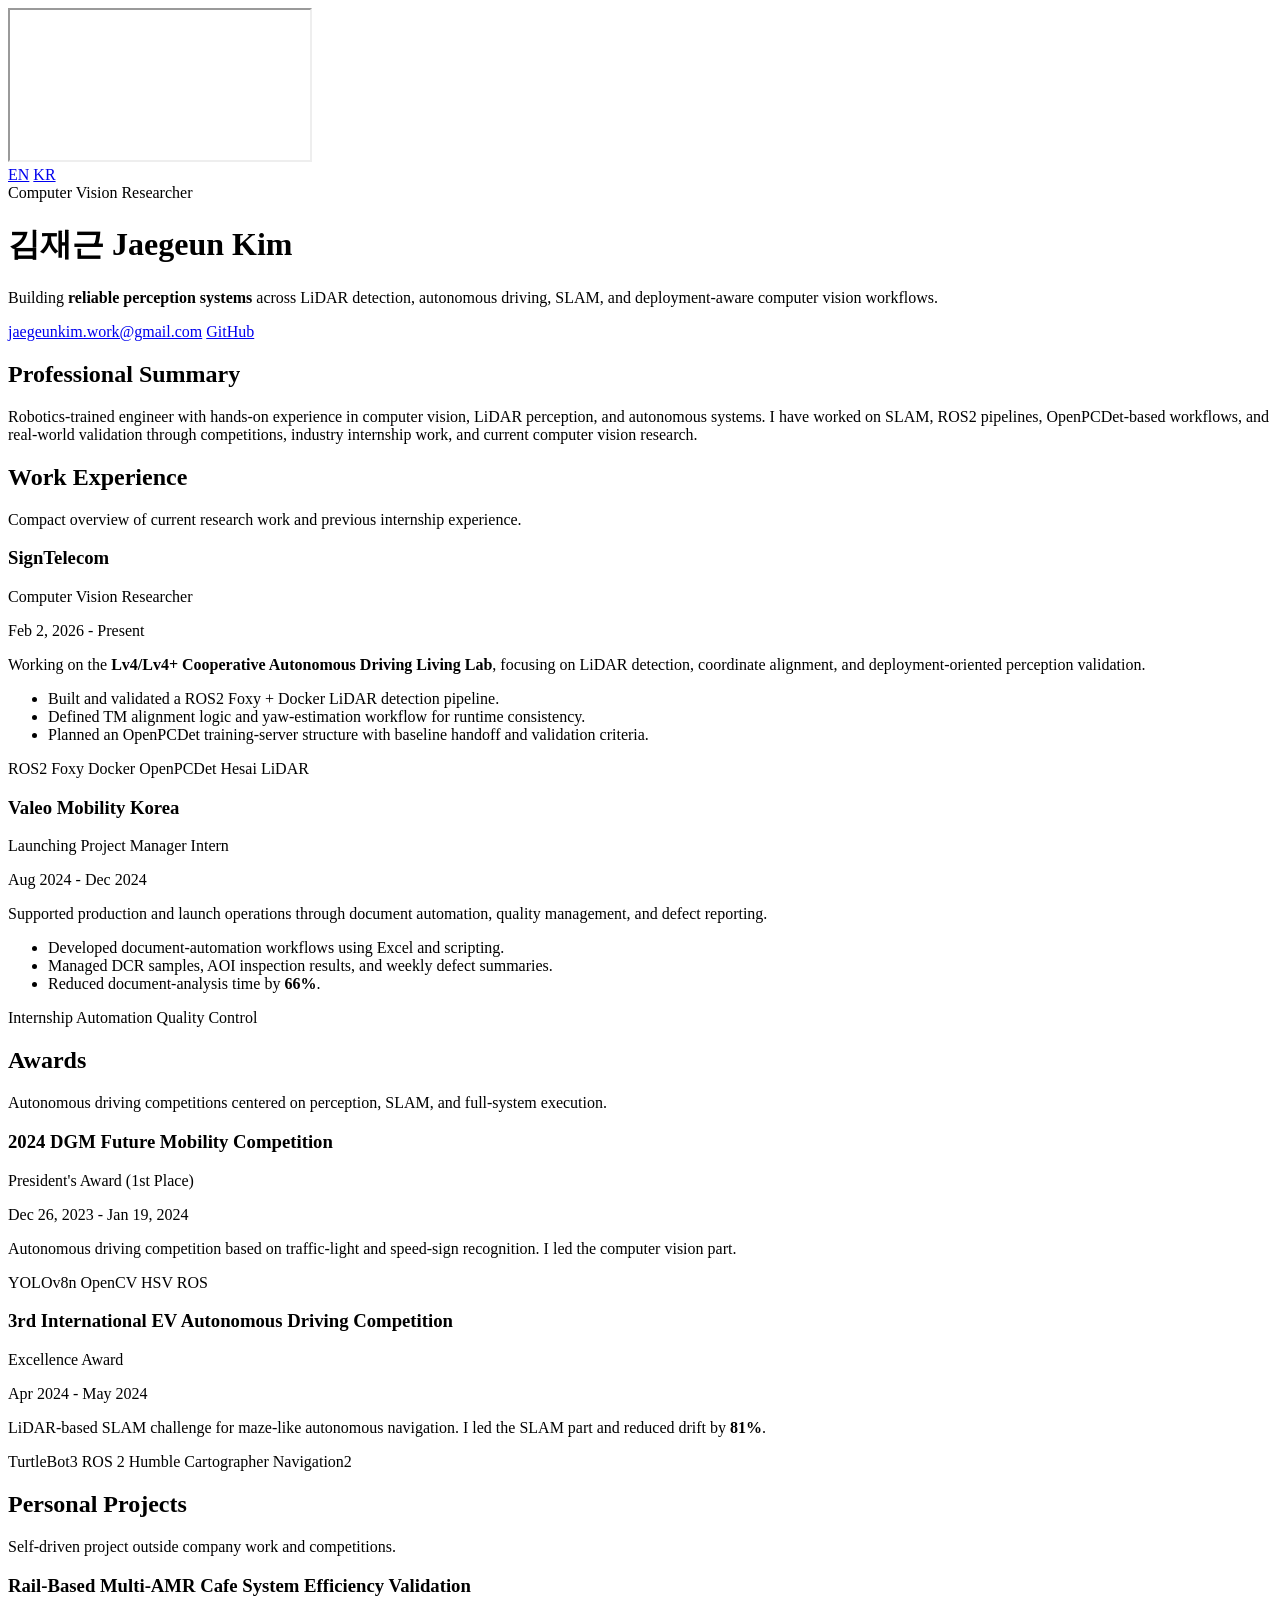
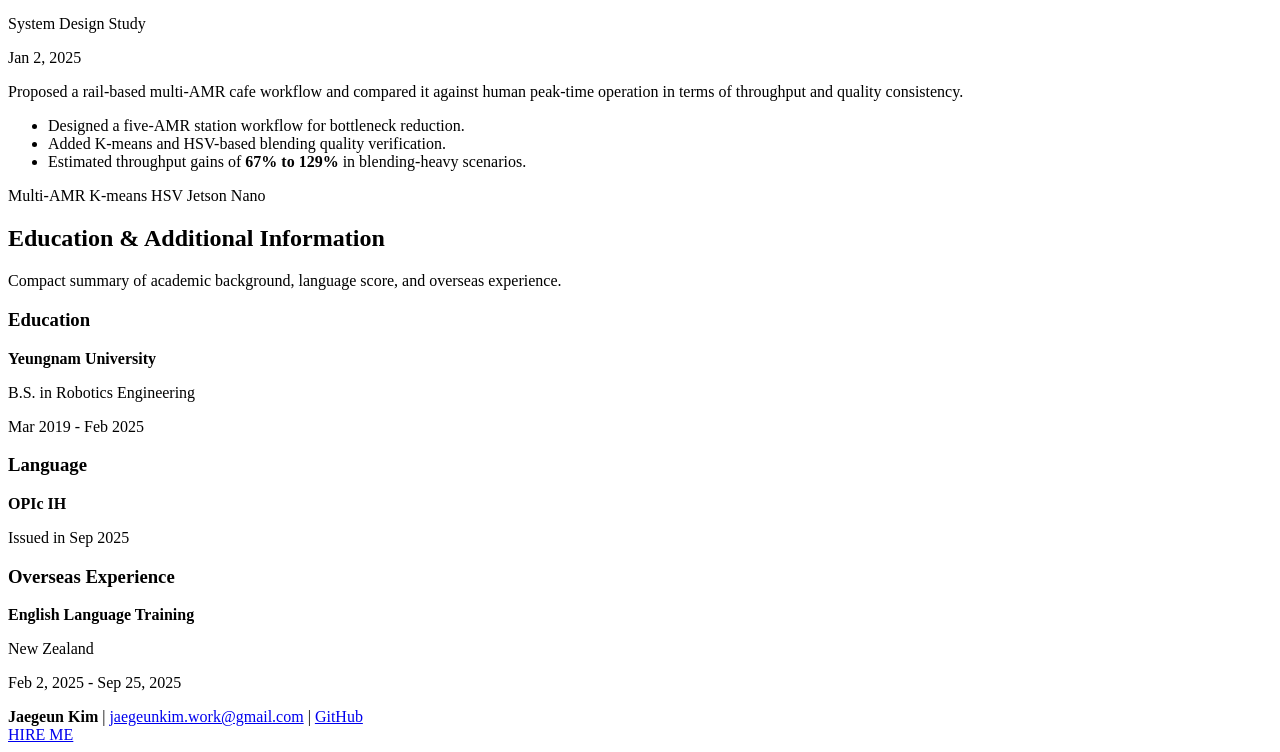
==== index.html @ e56decb9 "Add files via upload" ====
<!DOCTYPE html>
<html lang="en">
  <head>
    <meta charset="UTF-8" />
    <meta name="viewport" content="width=device-width, initial-scale=1.0" />
    <title>Jaegeun Kim | Computer Vision Researcher Portfolio</title>
    <link rel="preconnect" href="https://fonts.googleapis.com" />
    <link rel="preconnect" href="https://fonts.gstatic.com" crossorigin />
    <link
      href="https://fonts.googleapis.com/css2?family=Manrope:wght@400;500;700;800&family=Orbitron:wght@500;700;800&display=swap"
      rel="stylesheet"
    />
    <link rel="stylesheet" href="styles.css" />
  </head>
  <body>
    <div class="scene">
      <iframe
        src="https://my.spline.design/nexbotrobotcharacterconcept-U0ALLyfERyusgo1ehu6q9egn/"
        title="Interactive robot background"
      ></iframe>
    </div>

    <div class="page">
      <nav class="topbar">
        <div class="topbar-links">
          <a class="active" href="index.html">EN</a>
          <a href="index-ko.html">KR</a>
        </div>
      </nav>

      <header class="hero">
        <div class="hero-copy">
          <span class="eyebrow">Computer Vision Researcher</span>
          <h1>김재근 <span class="accent">Jaegeun Kim</span></h1>
          <p>
            Building <strong>reliable perception systems</strong> across LiDAR detection,
            autonomous driving, SLAM, and deployment-aware computer vision workflows.
          </p>
          <div class="hero-actions">
            <a href="mailto:jaegeunkim.work@gmail.com">jaegeunkim.work@gmail.com</a>
            <a class="primary" href="https://github.com/jakebeep00" target="_blank" rel="noreferrer">GitHub</a>
          </div>
        </div>
      </header>

      <section class="glass summary-card">
        <h2>Professional Summary</h2>
        <p>
          Robotics-trained engineer with hands-on experience in computer vision, LiDAR perception, and autonomous systems.
          I have worked on SLAM, ROS2 pipelines, OpenPCDet-based workflows, and real-world validation through competitions,
          industry internship work, and current computer vision research.
        </p>
      </section>

      <section id="experience" class="glass section">
        <div class="section-head">
          <h2>Work Experience</h2>
          <p>Compact overview of current research work and previous internship experience.</p>
        </div>
        <div class="grid-two">
          <article class="item">
            <div class="item-top">
              <div>
                <h3>SignTelecom</h3>
                <p class="sub">Computer Vision Researcher</p>
              </div>
              <span class="date">Feb 2, 2026 - Present</span>
            </div>
            <p>
              Working on the <strong>Lv4/Lv4+ Cooperative Autonomous Driving Living Lab</strong>,
              focusing on LiDAR detection, coordinate alignment, and deployment-oriented perception validation.
            </p>
            <ul class="mini-list">
              <li>Built and validated a ROS2 Foxy + Docker LiDAR detection pipeline.</li>
              <li>Defined TM alignment logic and yaw-estimation workflow for runtime consistency.</li>
              <li>Planned an OpenPCDet training-server structure with baseline handoff and validation criteria.</li>
            </ul>
            <div class="tags">
              <span class="tag">ROS2 Foxy</span>
              <span class="tag">Docker</span>
              <span class="tag">OpenPCDet</span>
              <span class="tag green">Hesai LiDAR</span>
            </div>
          </article>

          <article class="item">
            <div class="item-top">
              <div>
                <h3>Valeo Mobility Korea</h3>
                <p class="sub">Launching Project Manager Intern</p>
              </div>
              <span class="date">Aug 2024 - Dec 2024</span>
            </div>
            <p>
              Supported production and launch operations through document automation, quality management,
              and defect reporting.
            </p>
            <ul class="mini-list">
              <li>Developed document-automation workflows using Excel and scripting.</li>
              <li>Managed DCR samples, AOI inspection results, and weekly defect summaries.</li>
              <li>Reduced document-analysis time by <strong>66%</strong>.</li>
            </ul>
            <div class="tags">
              <span class="tag amber">Internship</span>
              <span class="tag">Automation</span>
              <span class="tag">Quality Control</span>
            </div>
          </article>
        </div>
      </section>

      <section id="awards" class="glass section">
        <div class="section-head">
          <h2>Awards</h2>
          <p>Autonomous driving competitions centered on perception, SLAM, and full-system execution.</p>
        </div>
        <div class="grid-two">
          <article class="item">
            <div class="item-top">
              <div>
                <h3>2024 DGM Future Mobility Competition</h3>
                <p class="sub">President's Award (1st Place)</p>
              </div>
              <span class="date">Dec 26, 2023 - Jan 19, 2024</span>
            </div>
            <p>
              Autonomous driving competition based on traffic-light and speed-sign recognition.
              I led the computer vision part.
            </p>
            <div class="tags">
              <span class="tag pink">YOLOv8n</span>
              <span class="tag">OpenCV</span>
              <span class="tag">HSV</span>
              <span class="tag">ROS</span>
            </div>
          </article>

          <article class="item">
            <div class="item-top">
              <div>
                <h3>3rd International EV Autonomous Driving Competition</h3>
                <p class="sub">Excellence Award</p>
              </div>
              <span class="date">Apr 2024 - May 2024</span>
            </div>
            <p>
              LiDAR-based SLAM challenge for maze-like autonomous navigation.
              I led the SLAM part and reduced drift by <strong>81%</strong>.
            </p>
            <div class="tags">
              <span class="tag">TurtleBot3</span>
              <span class="tag">ROS 2 Humble</span>
              <span class="tag">Cartographer</span>
              <span class="tag amber">Navigation2</span>
            </div>
          </article>
        </div>
      </section>

      <section id="projects" class="glass section">
        <div class="section-head">
          <h2>Personal Projects</h2>
          <p>Self-driven project outside company work and competitions.</p>
        </div>
        <div class="grid-two">
          <article class="item full-span">
            <div class="item-top">
              <div>
                <h3>Rail-Based Multi-AMR Cafe System Efficiency Validation</h3>
                <p class="sub">System Design Study</p>
              </div>
              <span class="date">Jan 2, 2025</span>
            </div>
            <p>
              Proposed a rail-based multi-AMR cafe workflow and compared it against human peak-time operation
              in terms of throughput and quality consistency.
            </p>
            <ul class="mini-list">
              <li>Designed a five-AMR station workflow for bottleneck reduction.</li>
              <li>Added K-means and HSV-based blending quality verification.</li>
              <li>Estimated throughput gains of <strong>67% to 129%</strong> in blending-heavy scenarios.</li>
            </ul>
            <div class="tags">
              <span class="tag green">Multi-AMR</span>
              <span class="tag">K-means</span>
              <span class="tag">HSV</span>
              <span class="tag">Jetson Nano</span>
            </div>
          </article>
        </div>
      </section>

      <section id="education" class="glass section">
        <div class="section-head">
          <h2>Education & Additional Information</h2>
          <p>Compact summary of academic background, language score, and overseas experience.</p>
        </div>
        <div class="grid-three">
          <article class="item info-item">
            <h3>Education</h3>
            <p><strong>Yeungnam University</strong></p>
            <p>B.S. in Robotics Engineering</p>
            <p>Mar 2019 - Feb 2025</p>
          </article>

          <article class="item info-item">
            <h3>Language</h3>
            <p><strong>OPIc IH</strong></p>
            <p>Issued in Sep 2025</p>
          </article>

          <article class="item info-item">
            <h3>Overseas Experience</h3>
            <p><strong>English Language Training</strong></p>
            <p>New Zealand</p>
            <p>Feb 2, 2025 - Sep 25, 2025</p>
          </article>
        </div>
      </section>

      <footer>
        <strong>Jaegeun Kim</strong> |
        <a href="mailto:jaegeunkim.work@gmail.com">jaegeunkim.work@gmail.com</a> |
        <a href="https://github.com/jakebeep00" target="_blank" rel="noreferrer">GitHub</a>
      </footer>
    </div>

    <a class="floating-mail" href="mailto:jaegeunkim.work@gmail.com">HIRE ME</a>
  </body>
</html>
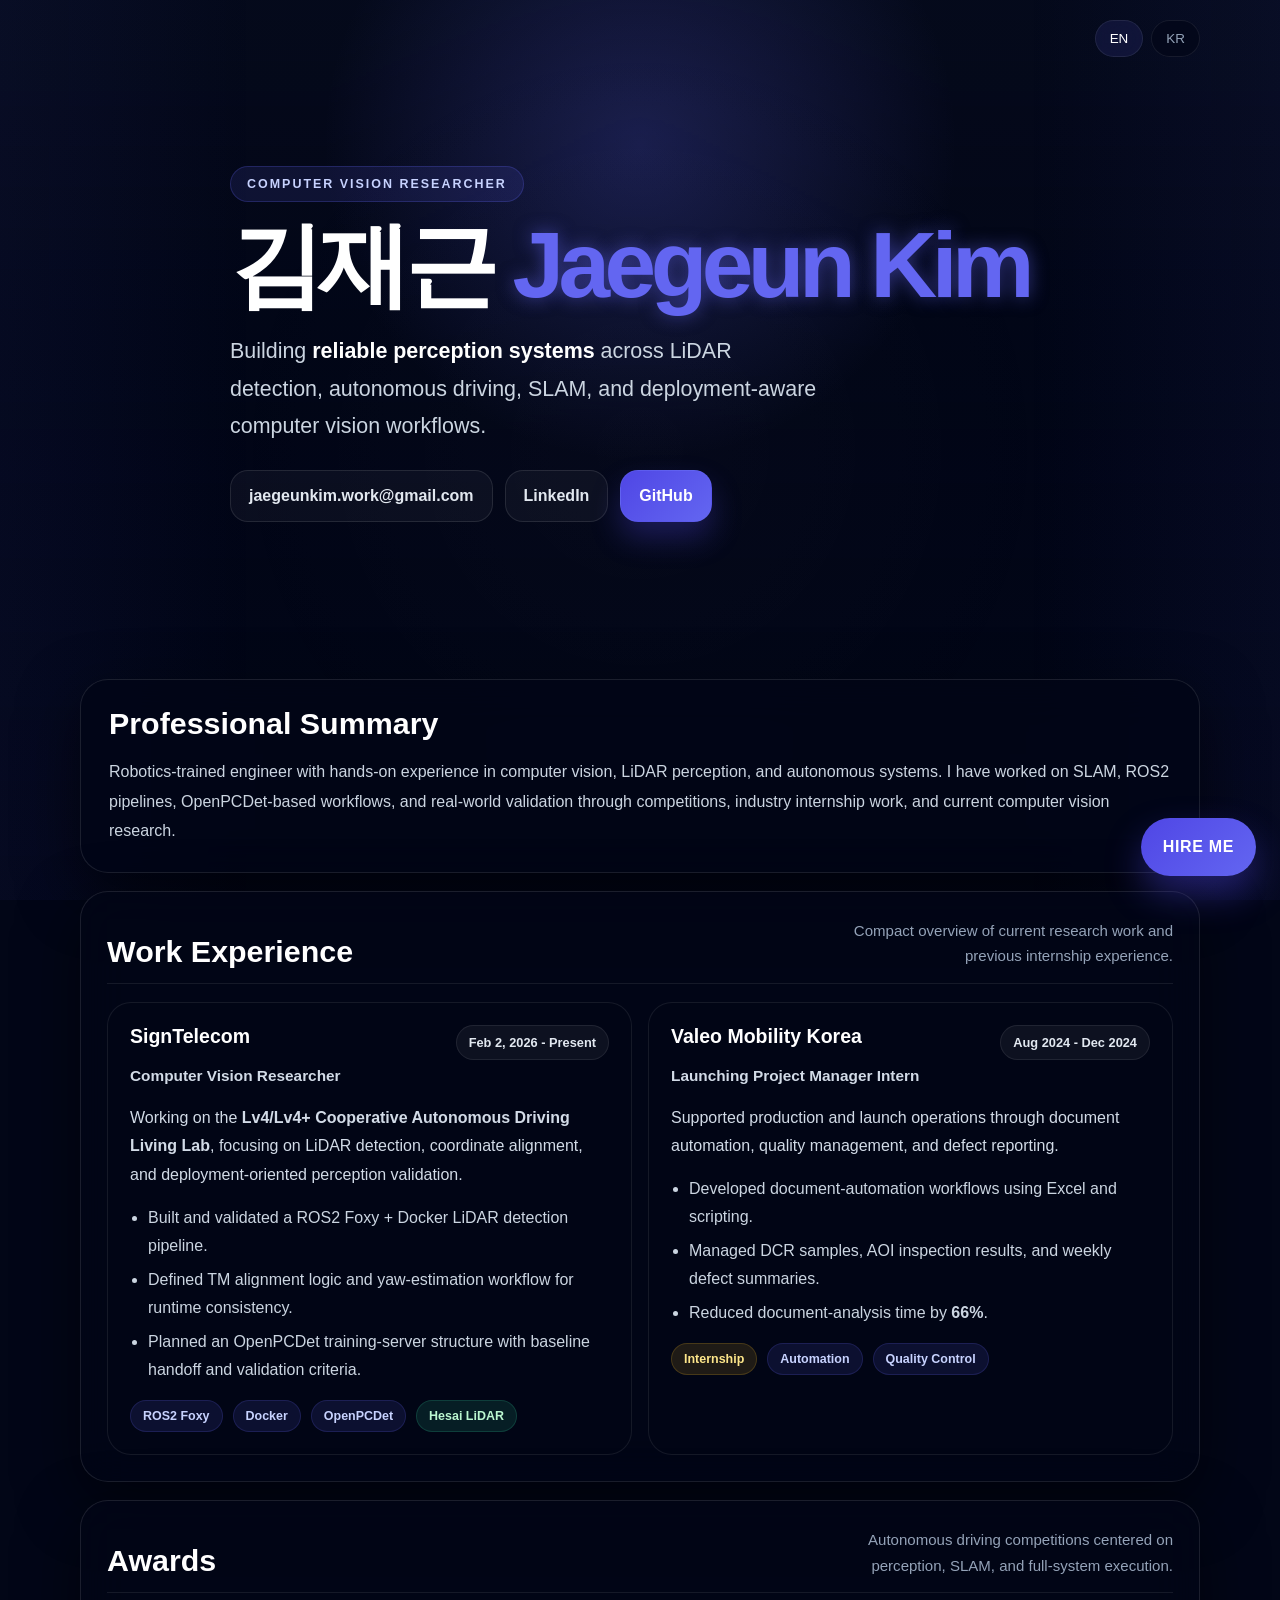
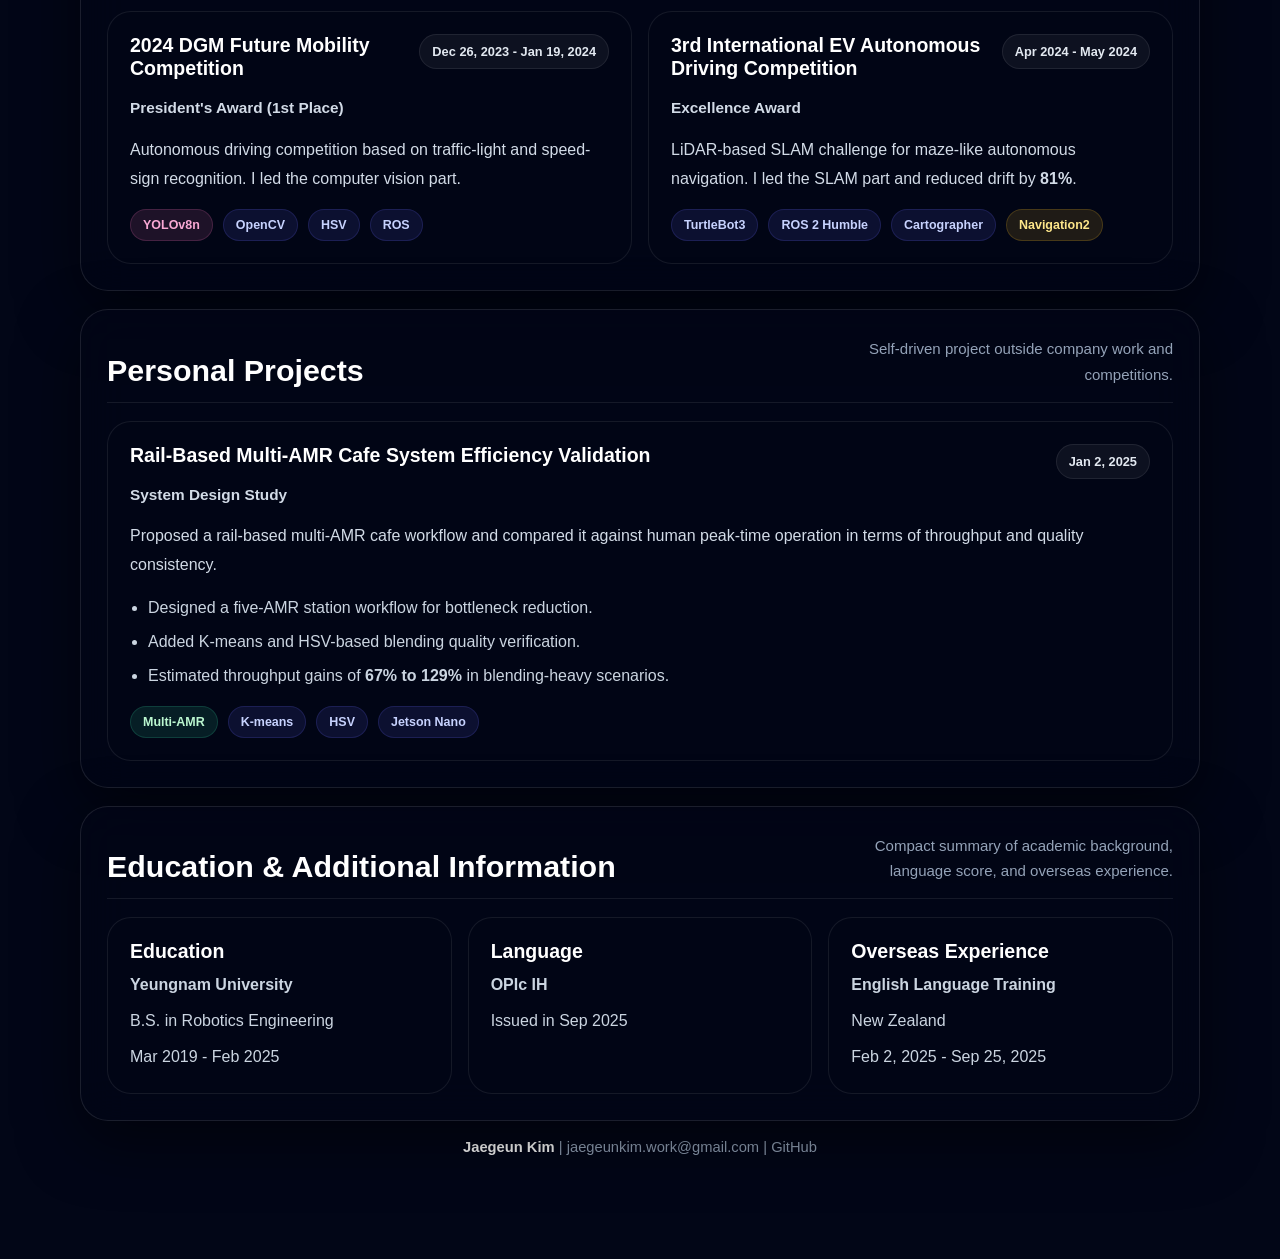
==== commit 82fecccf: "Add LinkedIn link to index.html" ====
--- a/index.html
+++ b/index.html
@@ -38,6 +38,7 @@
           </p>
           <div class="hero-actions">
             <a href="mailto:jaegeunkim.work@gmail.com">jaegeunkim.work@gmail.com</a>
+            <a href="https://www.linkedin.com/in/jaegeun-kim-068551364" target="_blank" rel="noreferrer">LinkedIn</a>
             <a class="primary" href="https://github.com/jakebeep00" target="_blank" rel="noreferrer">GitHub</a>
           </div>
         </div>
--- a/styles.css
+++ b/styles.css
@@ -0,0 +1,461 @@
+:root {
+  --bg: #020617;
+  --panel: rgba(2, 6, 23, 0.78);
+  --panel-strong: rgba(2, 6, 23, 0.9);
+  --line: rgba(255, 255, 255, 0.1);
+  --text: #e2e8f0;
+  --muted: #94a3b8;
+  --primary: #6366f1;
+  --primary-strong: #4f46e5;
+  --green: #34d399;
+  --amber: #fbbf24;
+  --pink: #f472b6;
+  --shadow: 0 20px 60px rgba(0, 0, 0, 0.5);
+}
+
+* {
+  box-sizing: border-box;
+}
+
+html {
+  scroll-behavior: smooth;
+}
+
+body {
+  margin: 0;
+  font-family: "Manrope", sans-serif;
+  color: var(--text);
+  background: var(--bg);
+  overflow-x: hidden;
+}
+
+a {
+  color: inherit;
+  text-decoration: none;
+}
+
+iframe {
+  width: 100%;
+  height: 100%;
+  border: 0;
+  pointer-events: none;
+}
+
+@media (min-width: 900px) {
+  iframe {
+    pointer-events: auto;
+  }
+}
+
+.scene,
+.scene::before,
+.scene::after {
+  position: fixed;
+  inset: 0;
+}
+
+.scene {
+  z-index: 0;
+}
+
+.scene::before {
+  content: "";
+  background:
+    radial-gradient(circle at 50% 16%, rgba(99, 102, 241, 0.24), transparent 32%),
+    linear-gradient(180deg, rgba(15, 23, 42, 0.24) 0%, rgba(2, 6, 23, 0.64) 42%, rgba(2, 6, 23, 0.94) 100%);
+  z-index: 1;
+  pointer-events: none;
+}
+
+.scene::after {
+  content: "";
+  background:
+    linear-gradient(90deg, rgba(99, 102, 241, 0.05), transparent 20%, transparent 80%, rgba(99, 102, 241, 0.05)),
+    radial-gradient(circle at center, rgba(255, 255, 255, 0.02), transparent 55%);
+  z-index: 2;
+  pointer-events: none;
+}
+
+.page {
+  position: relative;
+  z-index: 3;
+  width: min(1120px, calc(100% - 28px));
+  margin: 0 auto;
+  padding: 18px 0 80px;
+}
+
+.glass {
+  background: var(--panel);
+  border: 1px solid var(--line);
+  border-radius: 28px;
+  box-shadow: var(--shadow);
+  backdrop-filter: blur(22px);
+}
+
+.topbar {
+  display: flex;
+  align-items: center;
+  justify-content: flex-end;
+  gap: 8px;
+  padding: 2px 0 0;
+  margin-bottom: 10px;
+}
+
+.topbar-links {
+  display: flex;
+  gap: 8px;
+}
+
+.topbar-links a {
+  padding: 10px 14px;
+  border-radius: 999px;
+  color: var(--muted);
+  font-size: 0.84rem;
+  transition: 140ms ease;
+  background: rgba(2, 6, 23, 0.58);
+  border: 1px solid rgba(255, 255, 255, 0.08);
+  backdrop-filter: blur(14px);
+}
+
+.topbar-links a:hover,
+.topbar-links a.active {
+  color: #fff;
+  background: rgba(99, 102, 241, 0.12);
+}
+
+.hero {
+  min-height: 72vh;
+  display: flex;
+  align-items: center;
+  justify-content: center;
+  padding: 18px 12px 112px;
+}
+
+.hero-copy {
+  width: min(820px, 100%);
+}
+
+.eyebrow {
+  display: inline-block;
+  padding: 10px 16px;
+  border-radius: 999px;
+  border: 1px solid rgba(99, 102, 241, 0.24);
+  background: rgba(99, 102, 241, 0.12);
+  color: #c7d2fe;
+  font-size: 0.78rem;
+  font-weight: 800;
+  letter-spacing: 0.16em;
+  text-transform: uppercase;
+}
+
+.hero h1 {
+  margin: 18px 0 0;
+  font-family: "Orbitron", sans-serif;
+  font-size: clamp(3.1rem, 8vw, 5.8rem);
+  line-height: 0.98;
+  letter-spacing: -0.06em;
+  color: #fff;
+}
+
+.hero h1 .accent {
+  color: var(--primary);
+  text-shadow: 0 0 18px rgba(99, 102, 241, 0.5);
+}
+
+.hero p {
+  margin: 22px 0 0;
+  max-width: 600px;
+  font-size: clamp(1.04rem, 1.8vw, 1.34rem);
+  line-height: 1.75;
+  color: #cbd5e1;
+}
+
+.hero p strong {
+  color: #fff;
+}
+
+.hero-actions {
+  display: flex;
+  flex-wrap: wrap;
+  gap: 12px;
+  margin-top: 24px;
+}
+
+.hero-actions a {
+  display: inline-flex;
+  align-items: center;
+  justify-content: center;
+  min-height: 52px;
+  padding: 0 18px;
+  border-radius: 18px;
+  border: 1px solid var(--line);
+  background: rgba(255, 255, 255, 0.04);
+  font-weight: 700;
+  transition: 160ms ease;
+}
+
+.hero-actions a.primary {
+  color: #fff;
+  background: linear-gradient(135deg, var(--primary-strong), var(--primary));
+  border-color: rgba(99, 102, 241, 0.34);
+  box-shadow: 0 16px 30px rgba(79, 70, 229, 0.3);
+}
+
+.hero-actions a:hover {
+  transform: translateY(-2px);
+}
+
+.summary-card {
+  width: 100%;
+  margin: -36px auto 0;
+  padding: 26px 28px;
+}
+
+.summary-card h2,
+.section-head h2 {
+  margin: 0;
+  font-family: "Orbitron", sans-serif;
+  font-size: clamp(1.3rem, 2.4vw, 1.9rem);
+  color: #fff;
+}
+
+.summary-card p {
+  margin: 16px 0 0;
+  color: #cbd5e1;
+  line-height: 1.85;
+  font-size: 1rem;
+}
+
+.section {
+  margin-top: 18px;
+  padding: 26px;
+}
+
+.section-head {
+  display: flex;
+  align-items: flex-end;
+  justify-content: space-between;
+  gap: 18px;
+  margin-bottom: 18px;
+  padding-bottom: 14px;
+  border-bottom: 1px solid rgba(255, 255, 255, 0.08);
+}
+
+.section-head p {
+  margin: 0;
+  max-width: 360px;
+  color: var(--muted);
+  line-height: 1.7;
+  text-align: right;
+  font-size: 0.94rem;
+}
+
+.grid-two,
+.grid-three {
+  display: grid;
+  gap: 16px;
+}
+
+.grid-two {
+  grid-template-columns: repeat(2, minmax(0, 1fr));
+}
+
+.grid-three {
+  grid-template-columns: repeat(3, minmax(0, 1fr));
+}
+
+.item {
+  padding: 22px;
+  border-radius: 24px;
+  background: var(--panel-strong);
+  border: 1px solid rgba(255, 255, 255, 0.08);
+}
+
+.full-span {
+  grid-column: 1 / -1;
+}
+
+.item-top {
+  display: flex;
+  align-items: flex-start;
+  justify-content: space-between;
+  gap: 14px;
+}
+
+.item h3 {
+  margin: 0;
+  color: #fff;
+  font-size: 1.22rem;
+}
+
+.sub {
+  margin: 6px 0 0;
+  color: #a5b4fc;
+  font-weight: 700;
+  font-size: 0.96rem;
+}
+
+.date {
+  white-space: nowrap;
+  padding: 9px 12px;
+  border-radius: 999px;
+  background: rgba(255, 255, 255, 0.05);
+  border: 1px solid rgba(255, 255, 255, 0.08);
+  color: #e2e8f0;
+  font-size: 0.8rem;
+  font-weight: 800;
+}
+
+.item p {
+  margin: 14px 0 0;
+  color: #d2dbe7;
+  line-height: 1.8;
+}
+
+.mini-list {
+  margin: 14px 0 0;
+  padding-left: 18px;
+  color: #cbd5e1;
+  line-height: 1.75;
+}
+
+.mini-list li + li {
+  margin-top: 6px;
+}
+
+.tags {
+  display: flex;
+  flex-wrap: wrap;
+  gap: 10px;
+  margin-top: 16px;
+}
+
+.tag {
+  display: inline-flex;
+  align-items: center;
+  justify-content: center;
+  padding: 8px 12px;
+  border-radius: 999px;
+  font-size: 0.78rem;
+  font-weight: 800;
+  color: #c7d2fe;
+  background: rgba(99, 102, 241, 0.12);
+  border: 1px solid rgba(99, 102, 241, 0.18);
+}
+
+.tag.green {
+  color: #bbf7d0;
+  background: rgba(52, 211, 153, 0.12);
+  border-color: rgba(52, 211, 153, 0.18);
+}
+
+.tag.amber {
+  color: #fde68a;
+  background: rgba(251, 191, 36, 0.12);
+  border-color: rgba(251, 191, 36, 0.18);
+}
+
+.tag.pink {
+  color: #f9a8d4;
+  background: rgba(244, 114, 182, 0.12);
+  border-color: rgba(244, 114, 182, 0.18);
+}
+
+.note {
+  margin-top: 14px;
+  padding: 14px 16px;
+  border-radius: 16px;
+  background: rgba(56, 189, 248, 0.08);
+  border: 1px solid rgba(56, 189, 248, 0.16);
+  color: #d7f9ff;
+  line-height: 1.75;
+}
+
+.info-item p {
+  margin: 8px 0 0;
+  color: #cbd5e1;
+  line-height: 1.75;
+}
+
+.floating-mail {
+  position: fixed;
+  right: 24px;
+  bottom: 24px;
+  z-index: 20;
+  display: inline-flex;
+  align-items: center;
+  justify-content: center;
+  min-height: 58px;
+  padding: 0 22px;
+  border-radius: 999px;
+  background: linear-gradient(135deg, var(--primary-strong), var(--primary));
+  color: #fff;
+  font-weight: 800;
+  letter-spacing: 0.04em;
+  box-shadow: 0 18px 36px rgba(79, 70, 229, 0.4);
+}
+
+footer {
+  padding: 18px 12px 24px;
+  text-align: center;
+  color: var(--muted);
+  font-size: 0.92rem;
+}
+
+footer strong {
+  color: #fff;
+}
+
+@media (max-width: 1000px) {
+  .grid-two,
+  .grid-three {
+    grid-template-columns: 1fr;
+  }
+
+  .section-head {
+    align-items: flex-start;
+    flex-direction: column;
+  }
+
+  .section-head p {
+    text-align: left;
+  }
+}
+
+@media (max-width: 760px) {
+  .page {
+    width: min(100% - 20px, 1040px);
+    padding-top: 14px;
+  }
+
+  .topbar {
+    justify-content: flex-end;
+  }
+
+  .hero {
+    min-height: 62vh;
+    padding: 12px 4px 72px;
+  }
+
+  .summary-card,
+  .section {
+    padding: 22px;
+  }
+
+  .hero-actions a {
+    width: 100%;
+  }
+
+  .item-top {
+    flex-direction: column;
+  }
+
+  .date {
+    white-space: normal;
+  }
+
+  .floating-mail {
+    right: 16px;
+    bottom: 16px;
+  }
+}
